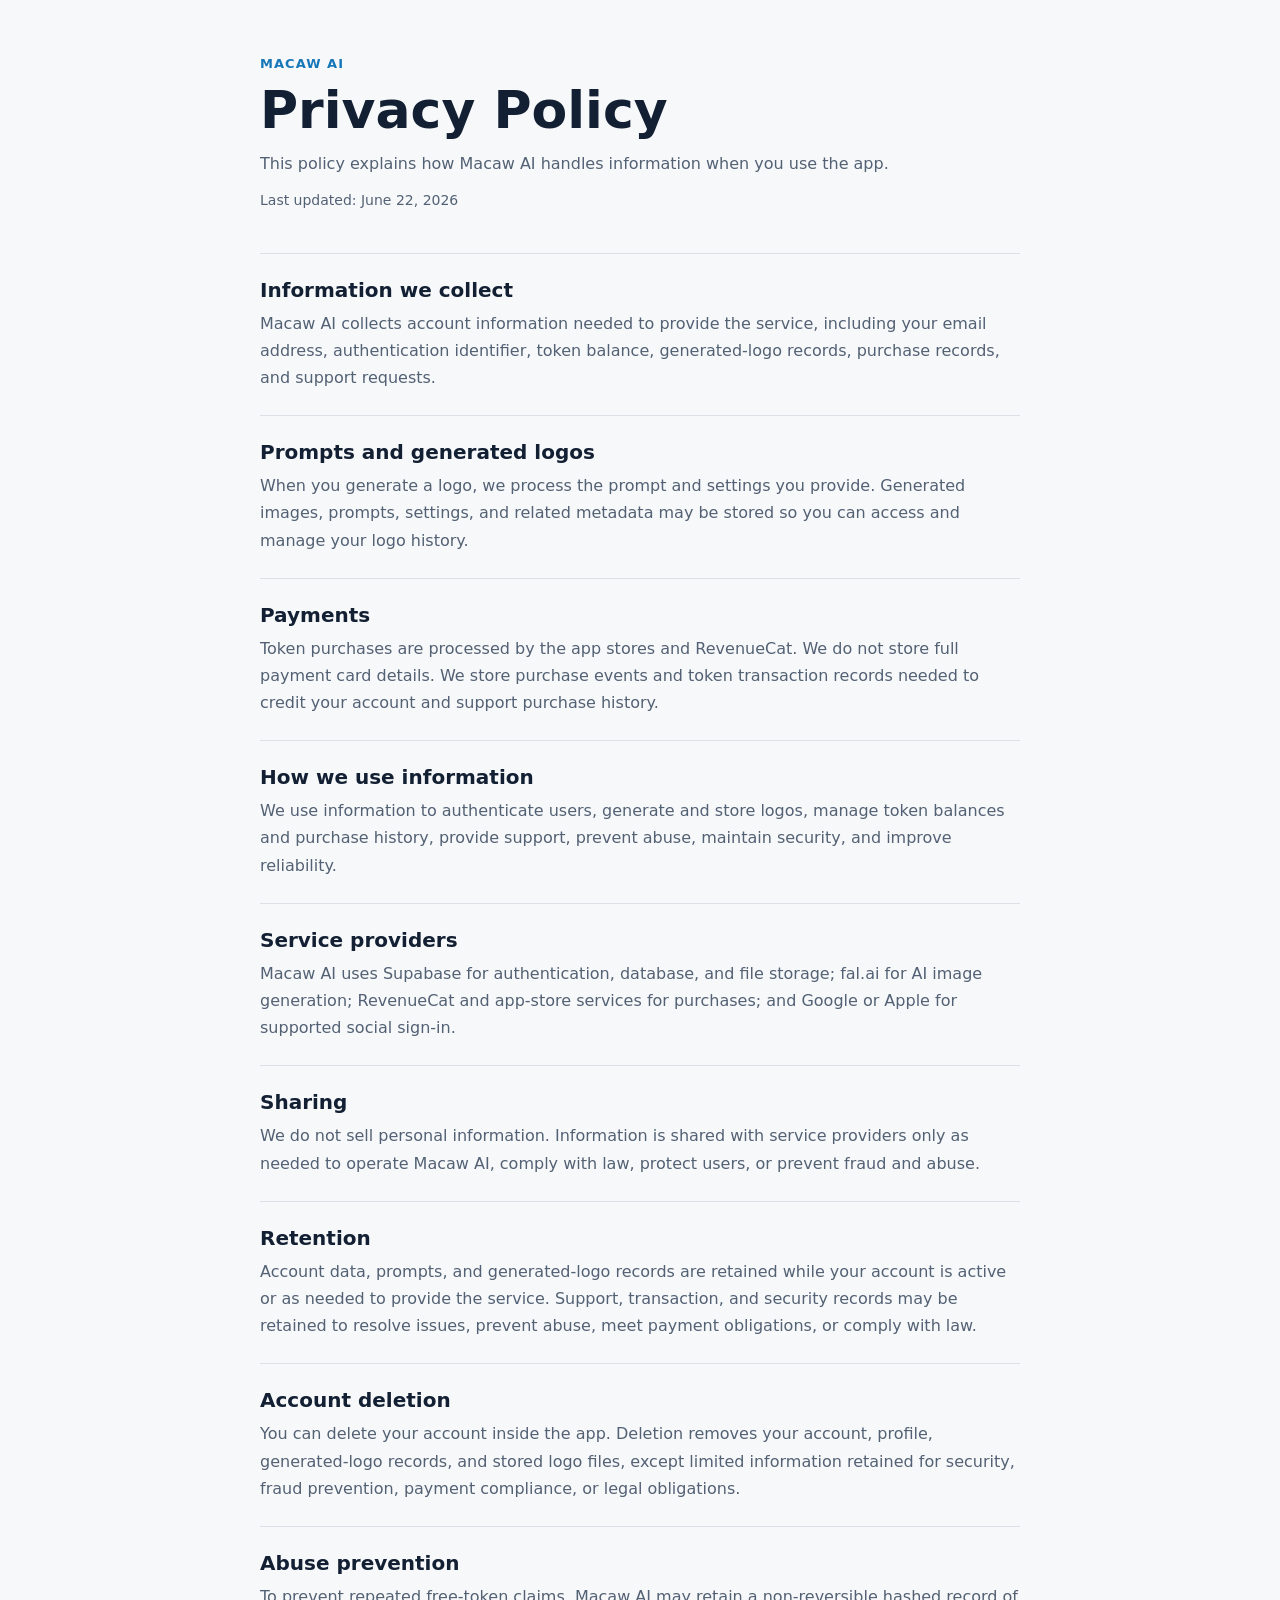
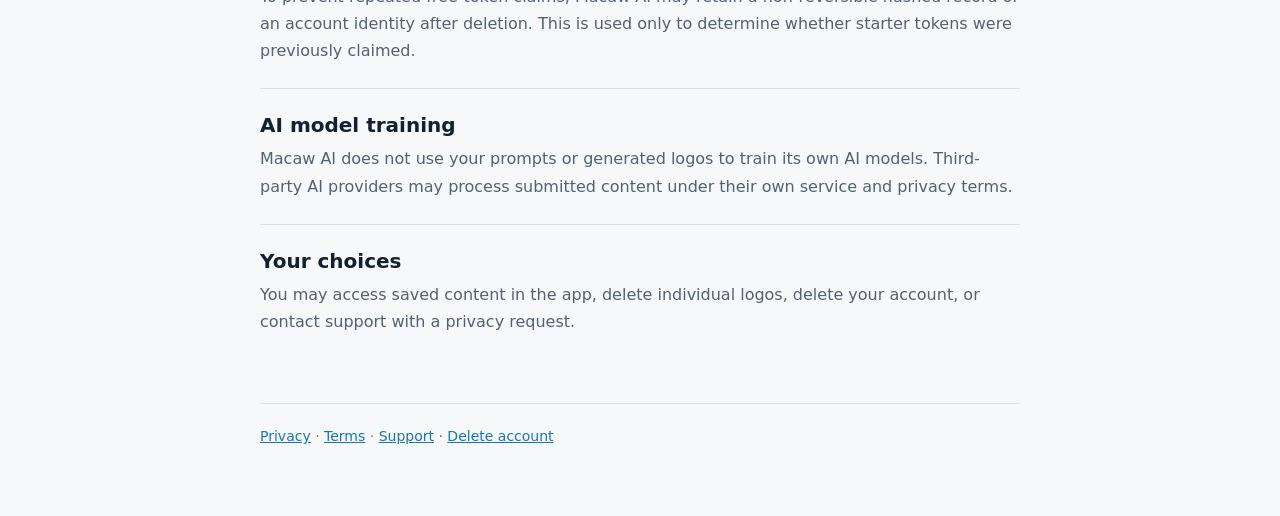
==== privacy/index.html @ 8489ef52 "publish Macaw AI legal website" ====
<!doctype html>
<html lang="en">
<head>
  <meta charset="utf-8">
  <meta name="viewport" content="width=device-width, initial-scale=1">
  <meta name="robots" content="index,follow">
  <title>Privacy Policy | Macaw AI</title>
  <link rel="stylesheet" href="../assets/legal.css">
</head>
<body>
<main>
  <header><div class="brand">Macaw AI</div><h1>Privacy Policy</h1><p>This policy explains how Macaw AI handles information when you use the app.</p><p class="updated">Last updated: June 22, 2026</p></header>
  <section><h2>Information we collect</h2><p>Macaw AI collects account information needed to provide the service, including your email address, authentication identifier, token balance, generated-logo records, purchase records, and support requests.</p></section>
  <section><h2>Prompts and generated logos</h2><p>When you generate a logo, we process the prompt and settings you provide. Generated images, prompts, settings, and related metadata may be stored so you can access and manage your logo history.</p></section>
  <section><h2>Payments</h2><p>Token purchases are processed by the app stores and RevenueCat. We do not store full payment card details. We store purchase events and token transaction records needed to credit your account and support purchase history.</p></section>
  <section><h2>How we use information</h2><p>We use information to authenticate users, generate and store logos, manage token balances and purchase history, provide support, prevent abuse, maintain security, and improve reliability.</p></section>
  <section><h2>Service providers</h2><p>Macaw AI uses Supabase for authentication, database, and file storage; fal.ai for AI image generation; RevenueCat and app-store services for purchases; and Google or Apple for supported social sign-in.</p></section>
  <section><h2>Sharing</h2><p>We do not sell personal information. Information is shared with service providers only as needed to operate Macaw AI, comply with law, protect users, or prevent fraud and abuse.</p></section>
  <section><h2>Retention</h2><p>Account data, prompts, and generated-logo records are retained while your account is active or as needed to provide the service. Support, transaction, and security records may be retained to resolve issues, prevent abuse, meet payment obligations, or comply with law.</p></section>
  <section><h2>Account deletion</h2><p>You can delete your account inside the app. Deletion removes your account, profile, generated-logo records, and stored logo files, except limited information retained for security, fraud prevention, payment compliance, or legal obligations.</p></section>
  <section><h2>Abuse prevention</h2><p>To prevent repeated free-token claims, Macaw AI may retain a non-reversible hashed record of an account identity after deletion. This is used only to determine whether starter tokens were previously claimed.</p></section>
  <section><h2>AI model training</h2><p>Macaw AI does not use your prompts or generated logos to train its own AI models. Third-party AI providers may process submitted content under their own service and privacy terms.</p></section>
  <section><h2>Your choices</h2><p>You may access saved content in the app, delete individual logos, delete your account, or contact support with a privacy request.</p></section>
  <footer><a href="../privacy/">Privacy</a> · <a href="../terms/">Terms</a> · <a href="../support/">Support</a> · <a href="../delete-account/">Delete account</a></footer>
</main>
</body>
</html>
---- assets/legal.css ----
:root {
  color-scheme: light;
  font-family: Inter, ui-sans-serif, system-ui, -apple-system, BlinkMacSystemFont, "Segoe UI", sans-serif;
}

* { box-sizing: border-box; }
body { margin: 0; background: #f7f8fa; color: #132033; }
main { width: min(760px, calc(100% - 32px)); margin: 0 auto; padding: 56px 0 72px; }
header { margin-bottom: 40px; }
.brand { color: #1677b8; font-size: 13px; font-weight: 800; letter-spacing: .08em; text-transform: uppercase; }
h1 { margin: 12px 0; font-size: clamp(34px, 7vw, 52px); line-height: 1.05; }
h2 { margin: 0 0 8px; font-size: 20px; }
p { margin: 0; color: #536174; font-size: 16px; line-height: 1.7; }
.updated { margin-top: 12px; font-size: 14px; }
section { padding: 24px 0; border-top: 1px solid #dce1e8; }
.actions { display: flex; flex-wrap: wrap; gap: 12px; margin-top: 28px; }
.button { display: inline-block; padding: 13px 18px; border-radius: 12px; background: #ef7d32; color: #fff; font-weight: 800; text-decoration: none; }
footer { margin-top: 44px; padding-top: 24px; border-top: 1px solid #dce1e8; color: #697587; font-size: 14px; }
footer a { color: #1677b8; }
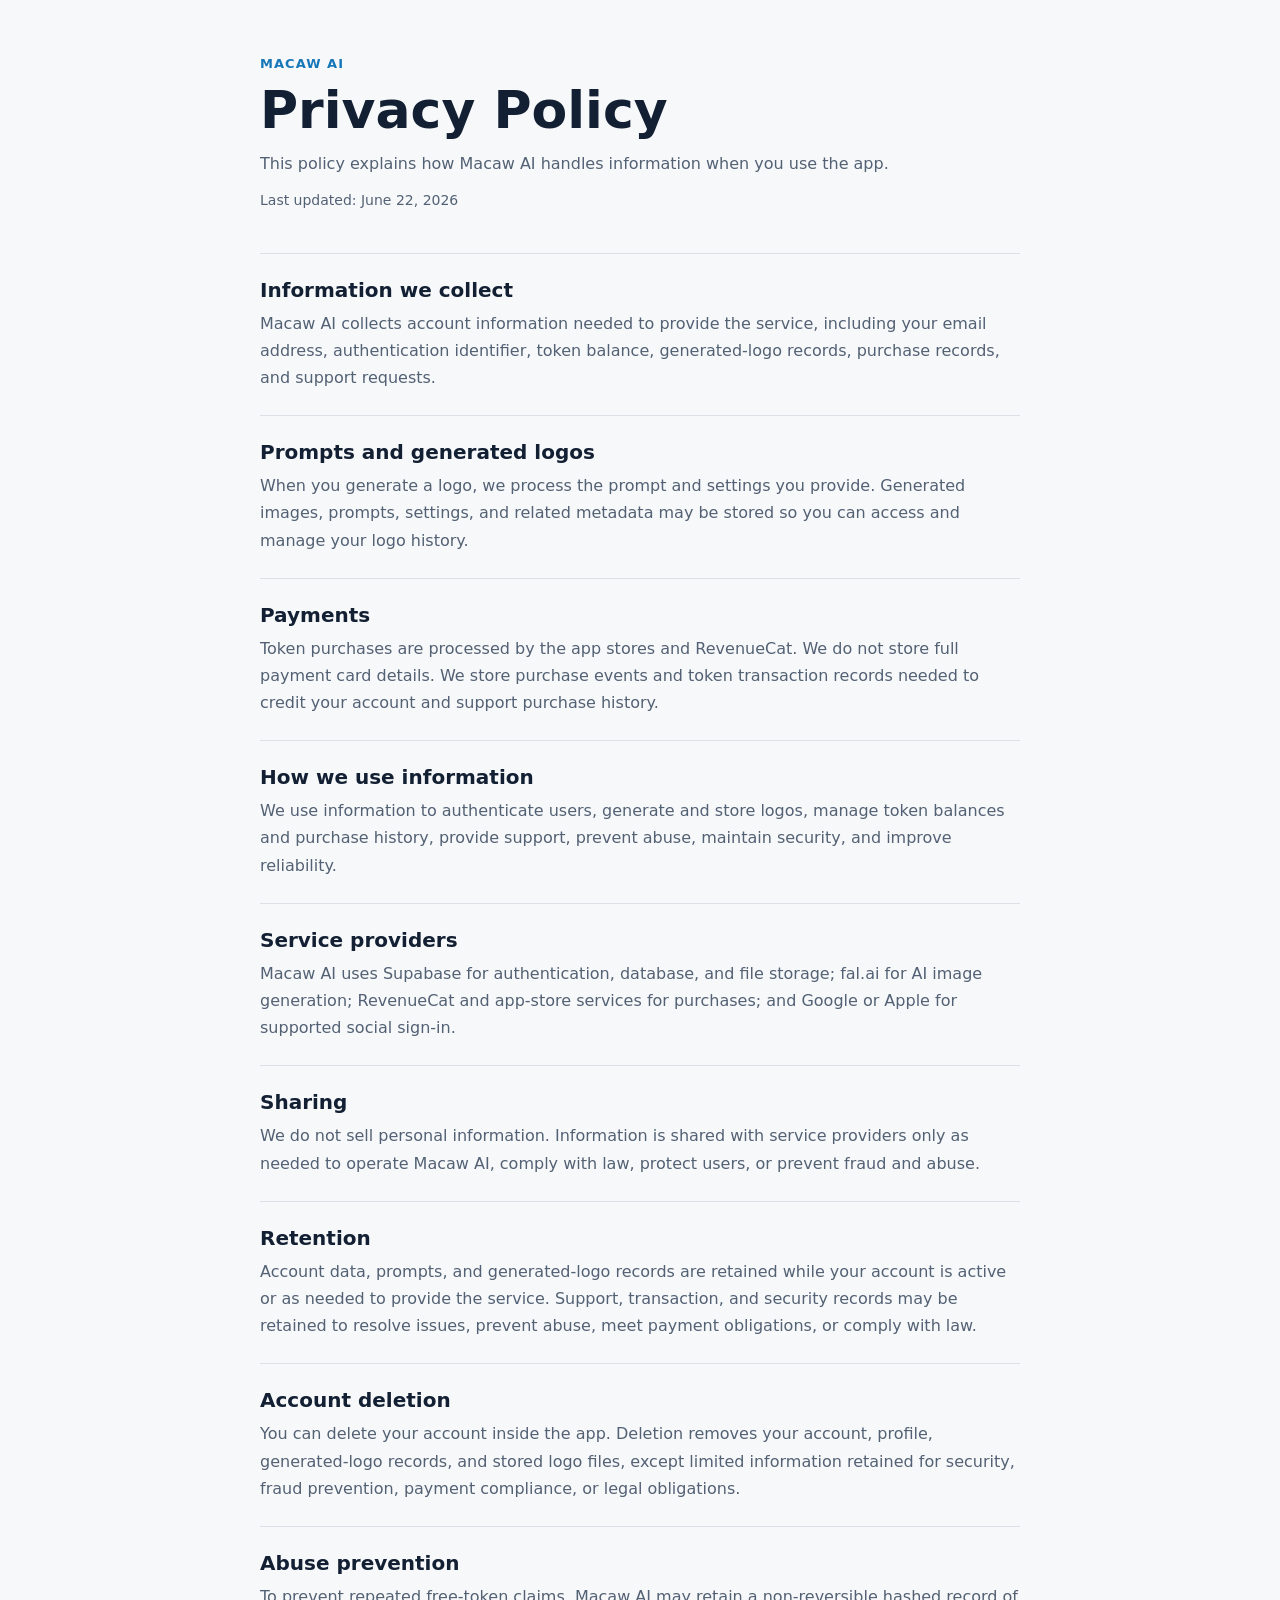
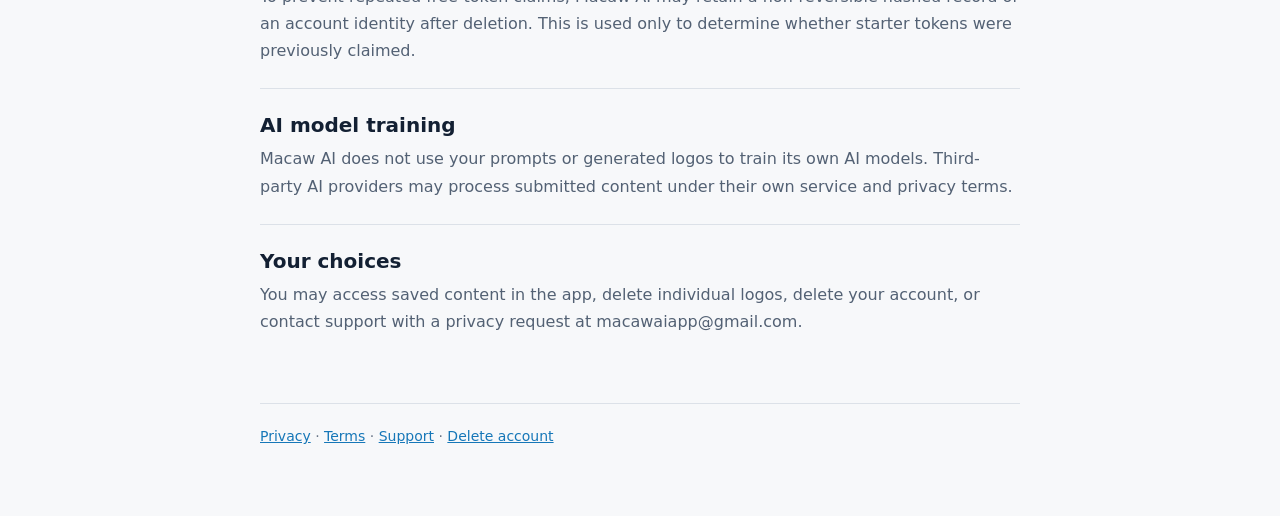
==== commit 56155cd0: "Add public support email" ====
--- a/privacy/index.html
+++ b/privacy/index.html
@@ -20,7 +20,7 @@
   <section><h2>Account deletion</h2><p>You can delete your account inside the app. Deletion removes your account, profile, generated-logo records, and stored logo files, except limited information retained for security, fraud prevention, payment compliance, or legal obligations.</p></section>
   <section><h2>Abuse prevention</h2><p>To prevent repeated free-token claims, Macaw AI may retain a non-reversible hashed record of an account identity after deletion. This is used only to determine whether starter tokens were previously claimed.</p></section>
   <section><h2>AI model training</h2><p>Macaw AI does not use your prompts or generated logos to train its own AI models. Third-party AI providers may process submitted content under their own service and privacy terms.</p></section>
-  <section><h2>Your choices</h2><p>You may access saved content in the app, delete individual logos, delete your account, or contact support with a privacy request.</p></section>
+  <section><h2>Your choices</h2><p>You may access saved content in the app, delete individual logos, delete your account, or contact support with a privacy request at macawaiapp@gmail.com.</p></section>
   <footer><a href="../privacy/">Privacy</a> · <a href="../terms/">Terms</a> · <a href="../support/">Support</a> · <a href="../delete-account/">Delete account</a></footer>
 </main>
 </body>
